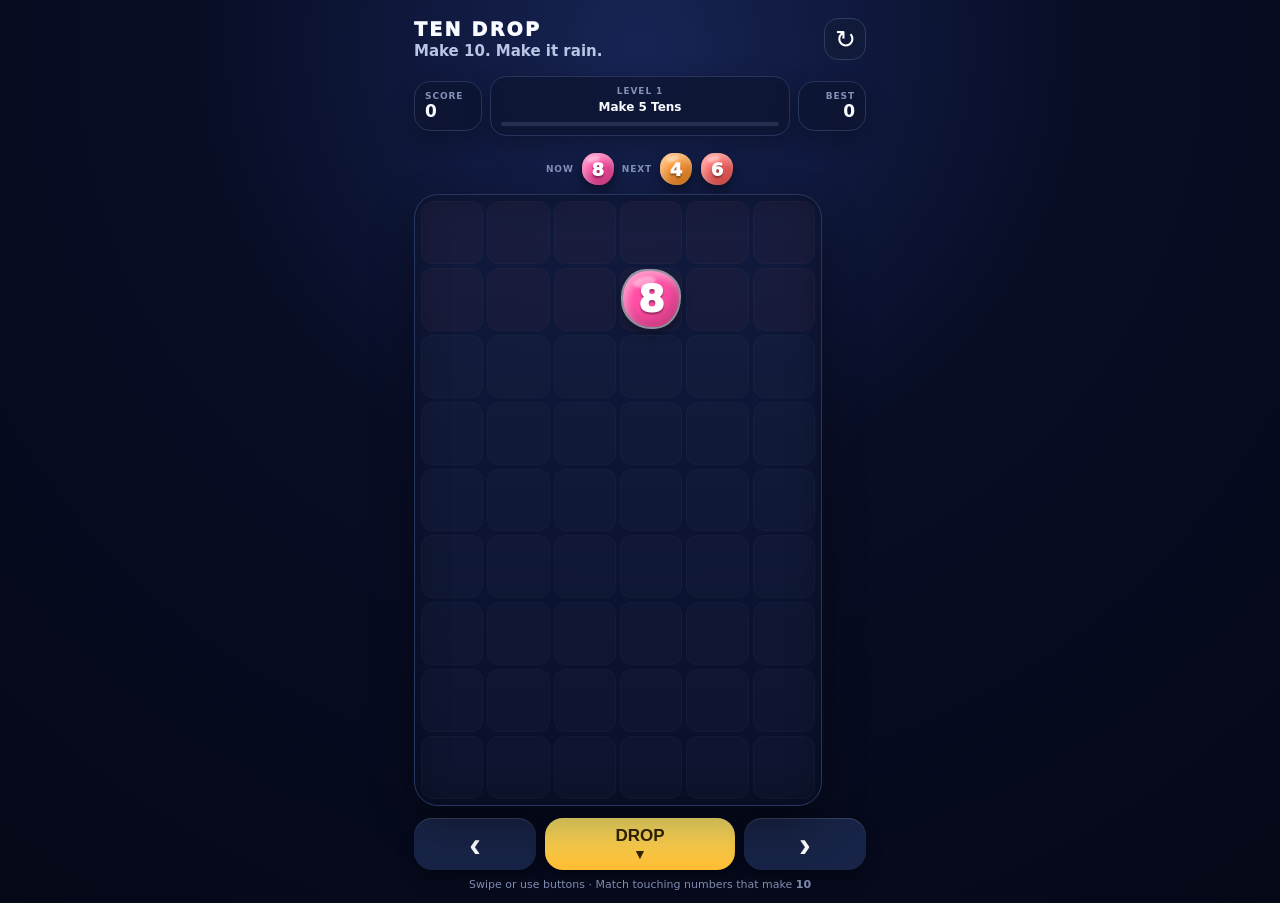
==== index.html @ bfd6a1fa "fix: cache-bust gameplay retry v0.3.3" ====
<!doctype html>
<html lang="en">
<head>
<meta charset="utf-8"><meta name="viewport" content="width=device-width,initial-scale=1,viewport-fit=cover,user-scalable=no">
<meta name="theme-color" content="#080d25"><title>Ten Drop — v0.3</title>
<link rel="stylesheet" href="css/game.css?v=0.3.1">
</head>
<body>
<main class="game-shell">
<header>
  <div><span class="eyebrow">TEN DROP</span><h1>Make 10. Make it rain.</h1></div>
  <button id="restart" class="icon-btn" aria-label="Restart">↻</button>
</header>
<section class="hud">
  <div class="stat"><span>SCORE</span><b id="score">0</b></div>
  <div class="objective"><span id="levelLabel">LEVEL 1</span><b id="objective">Make 5 Tens</b><div class="bar"><i id="progress"></i></div></div>
  <div class="stat right"><span>BEST</span><b id="best">0</b></div>
</section>
<section class="preview" aria-label="Number preview"><small>NOW</small><div id="now"></div><small>NEXT</small><div id="next1"></div><div id="next2"></div></section>
<section id="stage" class="stage">
  <div id="callout" class="callout"></div>
  <div id="board" class="board" aria-label="Ten Drop board"></div>
</section>
<section class="controls" aria-label="Controls">
<button id="left" aria-label="Move left">‹</button>
<button id="drop" class="drop">DROP <span>▼</span></button>
<button id="right" aria-label="Move right">›</button>
</section>
<p class="hint">Swipe or use buttons · Match touching numbers that make <b>10</b></p>
</main>
<div id="modal" class="modal hidden"><div class="card"><div class="mascot">10!</div><h2 id="modalTitle">Chapter Clear!</h2><p id="modalText"></p><button id="modalAction">KEEP DROPPING</button></div></div>
<script src="js/core.js?v=0.3.2"></script>
<script src="js/game.js?v=0.3.3"></script>
</body></html>
---- css/game.css ----
:root{--bg:#080d25;--panel:#101936;--line:#243257;--text:#f8fbff;--muted:#8794b8;--accent:#ffe45c}
*{box-sizing:border-box;-webkit-tap-highlight-color:transparent}html,body{margin:0;min-height:100%;background:radial-gradient(circle at 50% 5%,#172454 0,#080d25 42%,#050817 100%);color:var(--text);font-family:Inter,ui-rounded,system-ui,sans-serif;overflow-x:hidden;touch-action:manipulation}
body{display:flex;justify-content:center}.game-shell{width:min(100vw,480px);padding:max(12px,env(safe-area-inset-top)) 14px max(12px,env(safe-area-inset-bottom));user-select:none}
header{height:58px;display:flex;align-items:center;justify-content:space-between}h1{font-size:15px;margin:2px 0 0;font-weight:650;color:#b9c5e4}.eyebrow{font-weight:1000;letter-spacing:.12em;font-size:19px}.icon-btn{width:42px;height:42px;border-radius:14px;border:1px solid #2d3b64;background:#111a39;color:white;font-size:25px}
.hud{display:grid;grid-template-columns:68px 1fr 68px;gap:8px;align-items:center;margin:8px 0}.stat,.objective{background:#0d1531cc;border:1px solid #26355d;border-radius:16px;padding:9px 10px;box-shadow:0 8px 25px #0004}.stat span,.objective span,.preview small{display:block;color:#8391b7;font-size:9px;font-weight:900;letter-spacing:.1em}.stat b{font-size:17px}.right{text-align:right}.objective{text-align:center}.objective b{font-size:12px}.bar{height:4px;background:#253050;border-radius:5px;margin-top:7px;overflow:hidden}.bar i{display:block;height:100%;width:0;background:linear-gradient(90deg,#5ef2c2,#ffe45c);transition:width .25s}
.preview{height:50px;display:flex;justify-content:center;align-items:center;gap:7px}.preview small{margin-right:0}.preview>div{position:relative;width:34px;height:34px;flex:0 0 34px}.preview .mini{position:relative;inset:auto;width:32px;height:32px;font-size:18px}.stage{position:relative}.board{--cols:6;display:grid;grid-template-columns:repeat(6,1fr);grid-template-rows:repeat(9,1fr);gap:4px;aspect-ratio:6/9;padding:6px;border-radius:24px;background:linear-gradient(180deg,#101a3ddd,#09112cdd);border:1px solid #283760;box-shadow:inset 0 0 35px #0005,0 20px 45px #0005;overflow:hidden}
.cell{position:relative;border-radius:12px;background:#ffffff05;border:1px solid #ffffff05}.cell.danger{background:#ff5f6d0a}.blob{position:absolute;inset:4%;border-radius:42% 48% 44% 50%/46% 43% 53% 48%;display:flex;align-items:center;justify-content:center;font-weight:1000;font-size:clamp(22px,8vw,38px);color:white;text-shadow:0 2px 2px #0006;box-shadow:inset 4px 6px 8px #ffffff75,inset -5px -8px 12px #0003,0 6px 12px #0006;transition:transform .09s,filter .12s;animation:land .18s cubic-bezier(.2,1.7,.4,1)}
.blob:before{content:"";position:absolute;width:42%;height:18%;left:18%;top:10%;border-radius:50%;background:#fff6;filter:blur(1px);transform:rotate(-12deg)}.blob.active{outline:2px solid #fff8;animation:float .65s ease-in-out infinite alternate}.blob.near{filter:brightness(1.22);transform:scale(1.04)}.blob.pop{animation:pop .22s forwards}.blob.fever{filter:brightness(1.3) saturate(1.2)}
.n1{background:#3db7ff}.n2{background:#8b5cf6}.n3{background:#83d936}.n4{background:#ff962f}.n5{background:#ffd83d;color:#4d3d00;text-shadow:none}.n6{background:#ff625f}.n7{background:#26d6d0;color:#063e47;text-shadow:none}.n8{background:#ff4ca4}.n9{background:#4e5bdc}
.callout{position:absolute;z-index:20;left:50%;top:42%;transform:translate(-50%,-50%) scale(.6);font-weight:1000;font-size:clamp(28px,10vw,48px);white-space:nowrap;text-shadow:0 5px 0 #0005;opacity:0;pointer-events:none}.callout.show{animation:call .75s ease-out}.controls{display:grid;grid-template-columns:1fr 1.55fr 1fr;gap:9px;margin:12px 0 8px}.controls button{height:58px;border:0;border-radius:18px;background:#182447;color:white;font-size:35px;font-weight:900;box-shadow:inset 0 1px #ffffff24,0 7px 16px #0005}.controls button:active{transform:translateY(2px) scale(.98)}.controls .drop{background:linear-gradient(180deg,#ffe76a,#ffbd32);color:#332400;font-size:17px}.drop span{display:block;font-size:14px}.hint{text-align:center;color:#7f8caf;font-size:11px;margin:0}
.modal{position:fixed;z-index:50;inset:0;background:#030718d9;display:grid;place-items:center;padding:24px}.modal.hidden{display:none}.card{width:min(360px,100%);padding:30px 24px;text-align:center;border-radius:28px;background:#111b3d;border:1px solid #34466f;box-shadow:0 25px 70px #000b}.mascot{margin:auto;width:92px;height:92px;border-radius:44% 50% 46% 52%;display:grid;place-items:center;background:#ffe45c;color:#322900;font-size:35px;font-weight:1000;box-shadow:inset 7px 8px #fff8,0 12px 25px #0006}.card h2{font-size:30px;margin:16px 0 6px}.card p{color:#a8b4d1;line-height:1.5}.card button{border:0;border-radius:16px;background:#ffe45c;padding:15px 22px;font-weight:1000;color:#2e2700}
@keyframes land{0%{transform:scaleY(1.25) scaleX(.8)}65%{transform:scaleY(.82) scaleX(1.12)}100%{transform:none}}@keyframes float{to{transform:translateY(2px) scaleX(1.02)}}@keyframes pop{to{transform:scale(1.35);opacity:0;filter:brightness(2)}}@keyframes call{0%{opacity:0;transform:translate(-50%,-50%) scale(.5)}20%{opacity:1;transform:translate(-50%,-50%) scale(1.1)}75%{opacity:1}100%{opacity:0;transform:translate(-50%,-65%) scale(1)}}
@media (min-width:700px) and (orientation:landscape){.game-shell{width:min(56vh,480px);padding-top:10px}.board{max-height:68vh}.controls button{height:52px}}

/* v0.3.1 preview containment hard-fix: preview pieces must never inherit board absolute layout */
.preview>div{position:relative!important;display:grid!important;place-items:center!important;width:34px!important;height:34px!important;flex:0 0 34px!important;overflow:visible}
.preview .blob.mini{position:relative!important;inset:unset!important;left:auto!important;right:auto!important;top:auto!important;bottom:auto!important;display:flex!important;width:32px!important;height:32px!important;margin:0!important;transform:none;font-size:18px}
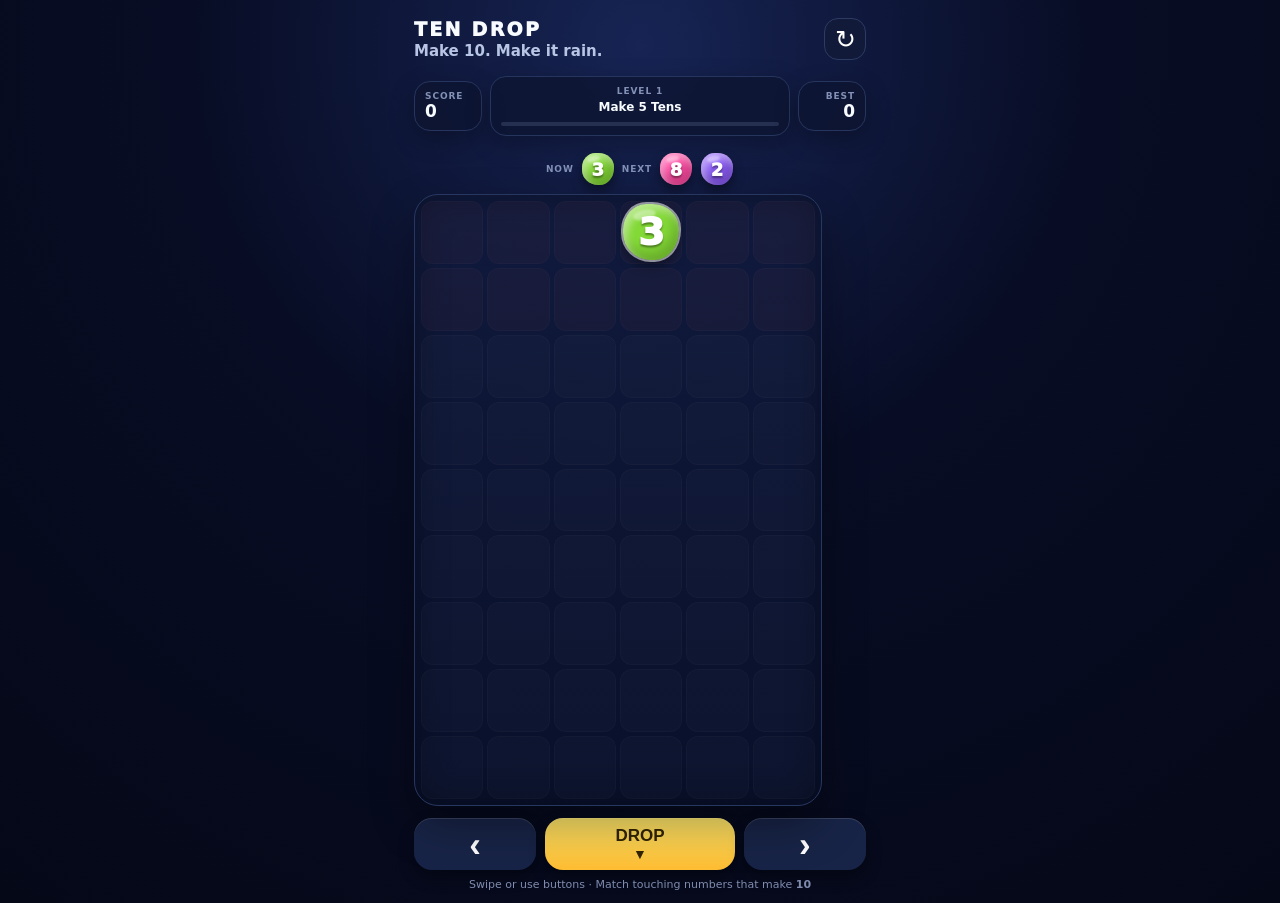
==== commit d6d20a89: "chore: cache-bust friction build v0.3.4" ====
--- a/index.html
+++ b/index.html
@@ -30,5 +30,5 @@
 </main>
 <div id="modal" class="modal hidden"><div class="card"><div class="mascot">10!</div><h2 id="modalTitle">Chapter Clear!</h2><p id="modalText"></p><button id="modalAction">KEEP DROPPING</button></div></div>
 <script src="js/core.js?v=0.3.2"></script>
-<script src="js/game.js?v=0.3.3"></script>
+<script src="js/game.js?v=0.3.4"></script>
 </body></html>
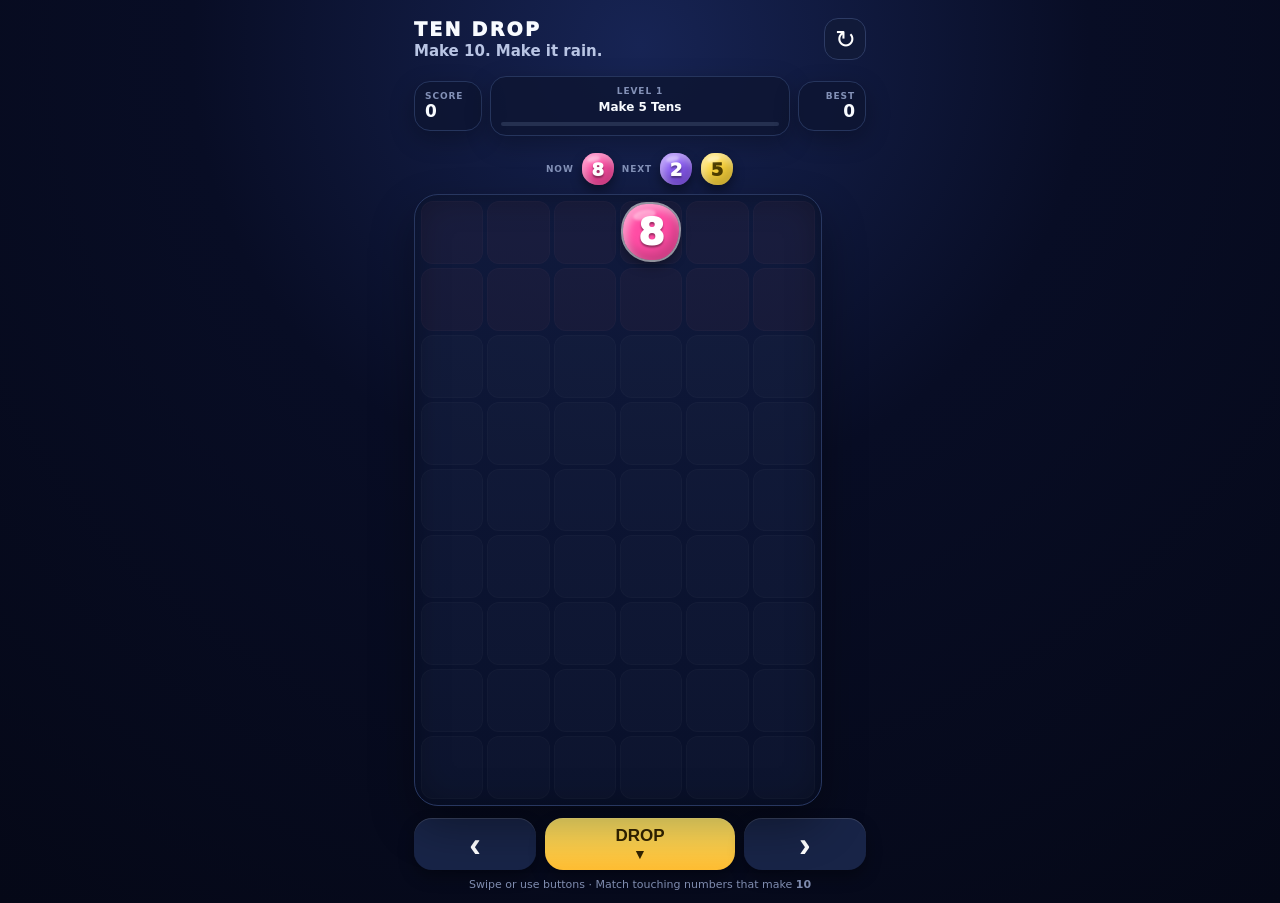
==== commit 5be15d3a: "chore: mark and cache-bust v0.4 prototype" ====
--- a/index.html
+++ b/index.html
@@ -2,8 +2,8 @@
 <html lang="en">
 <head>
 <meta charset="utf-8"><meta name="viewport" content="width=device-width,initial-scale=1,viewport-fit=cover,user-scalable=no">
-<meta name="theme-color" content="#080d25"><title>Ten Drop — v0.3</title>
-<link rel="stylesheet" href="css/game.css?v=0.3.1">
+<meta name="theme-color" content="#080d25"><title>Ten Drop — v0.4 Gimmick Prototype</title>
+<link rel="stylesheet" href="css/game.css?v=0.4">
 </head>
 <body>
 <main class="game-shell">
@@ -30,5 +30,5 @@
 </main>
 <div id="modal" class="modal hidden"><div class="card"><div class="mascot">10!</div><h2 id="modalTitle">Chapter Clear!</h2><p id="modalText"></p><button id="modalAction">KEEP DROPPING</button></div></div>
 <script src="js/core.js?v=0.3.2"></script>
-<script src="js/game.js?v=0.3.4"></script>
+<script src="js/game.js?v=0.4"></script>
 </body></html>
--- a/css/game.css
+++ b/css/game.css
@@ -15,3 +15,11 @@
 /* v0.3.1 preview containment hard-fix: preview pieces must never inherit board absolute layout */
 .preview>div{position:relative!important;display:grid!important;place-items:center!important;width:34px!important;height:34px!important;flex:0 0 34px!important;overflow:visible}
 .preview .blob.mini{position:relative!important;inset:unset!important;left:auto!important;right:auto!important;top:auto!important;bottom:auto!important;display:flex!important;width:32px!important;height:32px!important;margin:0!important;transform:none;font-size:18px}
+
+/* v0.4 engagement gimmick feedback — mechanics-first, no visual redesign */
+.stage.fusion-hit .board{animation:fusionPulse .28s ease-out}
+.stage.fever-hit .board{animation:feverPulse .55s ease-out}
+.stage.last-drop .board{animation:lastDropPulse .55s ease-in-out infinite alternate}
+@keyframes fusionPulse{50%{transform:scale(1.012);filter:brightness(1.18)}}
+@keyframes feverPulse{35%{transform:scale(1.018);filter:brightness(1.32) saturate(1.35)}}
+@keyframes lastDropPulse{to{filter:brightness(1.16);box-shadow:inset 0 0 35px #0005,0 0 28px #ff625f55,0 20px 45px #0005}}
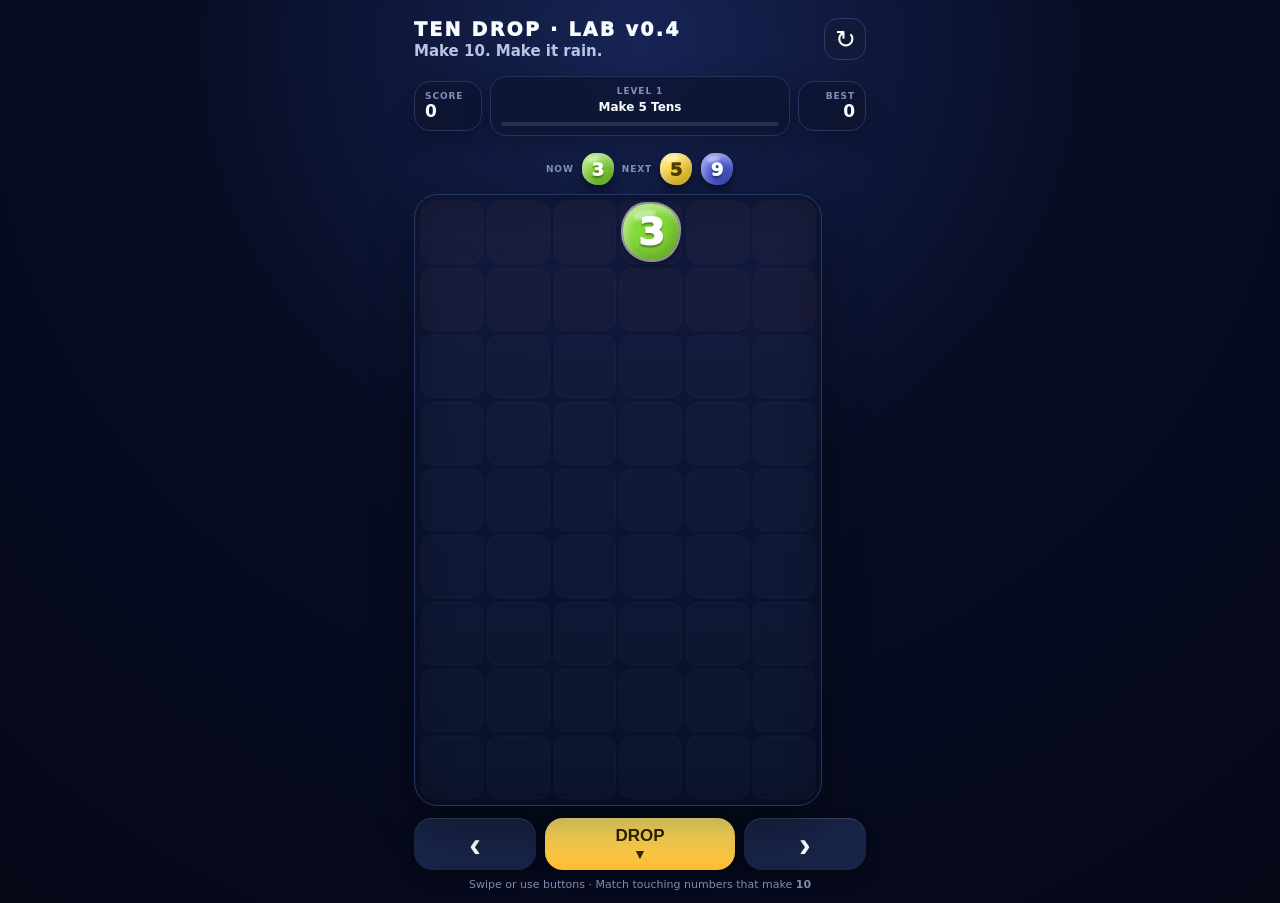
==== commit 13a33132: "chore: label v0.4 build as experimental lab" ====
--- a/index.html
+++ b/index.html
@@ -8,7 +8,7 @@
 <body>
 <main class="game-shell">
 <header>
-  <div><span class="eyebrow">TEN DROP</span><h1>Make 10. Make it rain.</h1></div>
+  <div><span class="eyebrow">TEN DROP · LAB v0.4</span><h1>Make 10. Make it rain.</h1></div>
   <button id="restart" class="icon-btn" aria-label="Restart">↻</button>
 </header>
 <section class="hud">
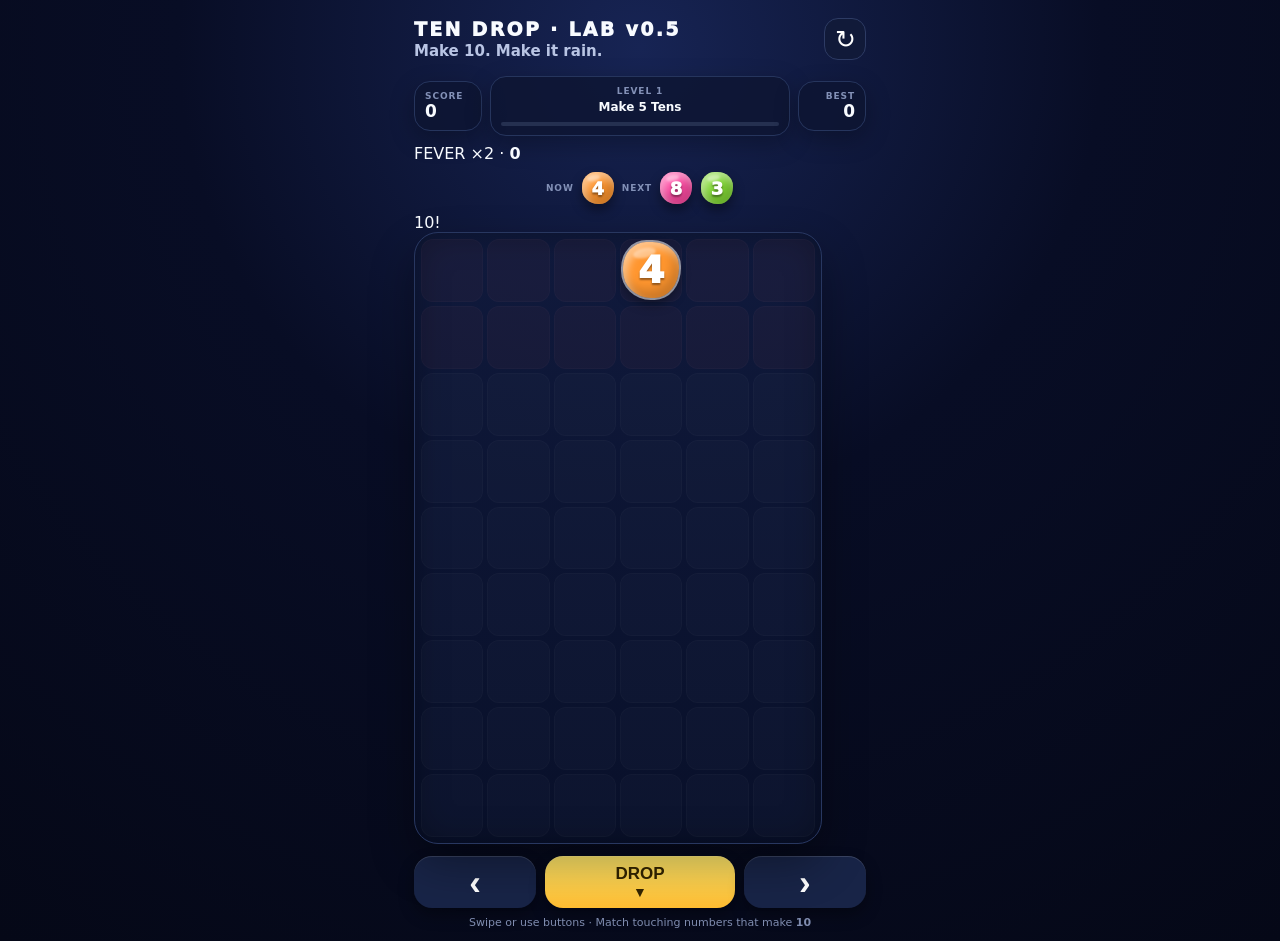
==== commit 973b5695: "feat: add v0.5 signature gameplay surfaces" ====
--- a/index.html
+++ b/index.html
@@ -2,13 +2,13 @@
 <html lang="en">
 <head>
 <meta charset="utf-8"><meta name="viewport" content="width=device-width,initial-scale=1,viewport-fit=cover,user-scalable=no">
-<meta name="theme-color" content="#080d25"><title>Ten Drop — v0.4 Gimmick Prototype</title>
-<link rel="stylesheet" href="css/game.css?v=0.4">
+<meta name="theme-color" content="#080d25"><title>Ten Drop — v0.5 Signature Gameplay</title>
+<link rel="stylesheet" href="css/game.css?v=0.5">
 </head>
 <body>
 <main class="game-shell">
 <header>
-  <div><span class="eyebrow">TEN DROP · LAB v0.4</span><h1>Make 10. Make it rain.</h1></div>
+  <div><span class="eyebrow">TEN DROP · LAB v0.5</span><h1>Make 10. Make it rain.</h1></div>
   <button id="restart" class="icon-btn" aria-label="Restart">↻</button>
 </header>
 <section class="hud">
@@ -16,9 +16,10 @@
   <div class="objective"><span id="levelLabel">LEVEL 1</span><b id="objective">Make 5 Tens</b><div class="bar"><i id="progress"></i></div></div>
   <div class="stat right"><span>BEST</span><b id="best">0</b></div>
 </section>
+<div id="feverBadge" class="fever-badge hidden">FEVER ×2 · <b id="feverCount">0</b></div>
 <section class="preview" aria-label="Number preview"><small>NOW</small><div id="now"></div><small>NEXT</small><div id="next1"></div><div id="next2"></div></section>
 <section id="stage" class="stage">
-  <div id="callout" class="callout"></div>
+  <div id="callout" class="callout"></div><div id="entryPiece" class="entry-piece"></div><div id="fusionTen" class="fusion-ten">10!</div>
   <div id="board" class="board" aria-label="Ten Drop board"></div>
 </section>
 <section class="controls" aria-label="Controls">
@@ -30,5 +31,5 @@
 </main>
 <div id="modal" class="modal hidden"><div class="card"><div class="mascot">10!</div><h2 id="modalTitle">Chapter Clear!</h2><p id="modalText"></p><button id="modalAction">KEEP DROPPING</button></div></div>
 <script src="js/core.js?v=0.3.2"></script>
-<script src="js/game.js?v=0.4"></script>
+<script src="js/game.js?v=0.5"></script>
 </body></html>
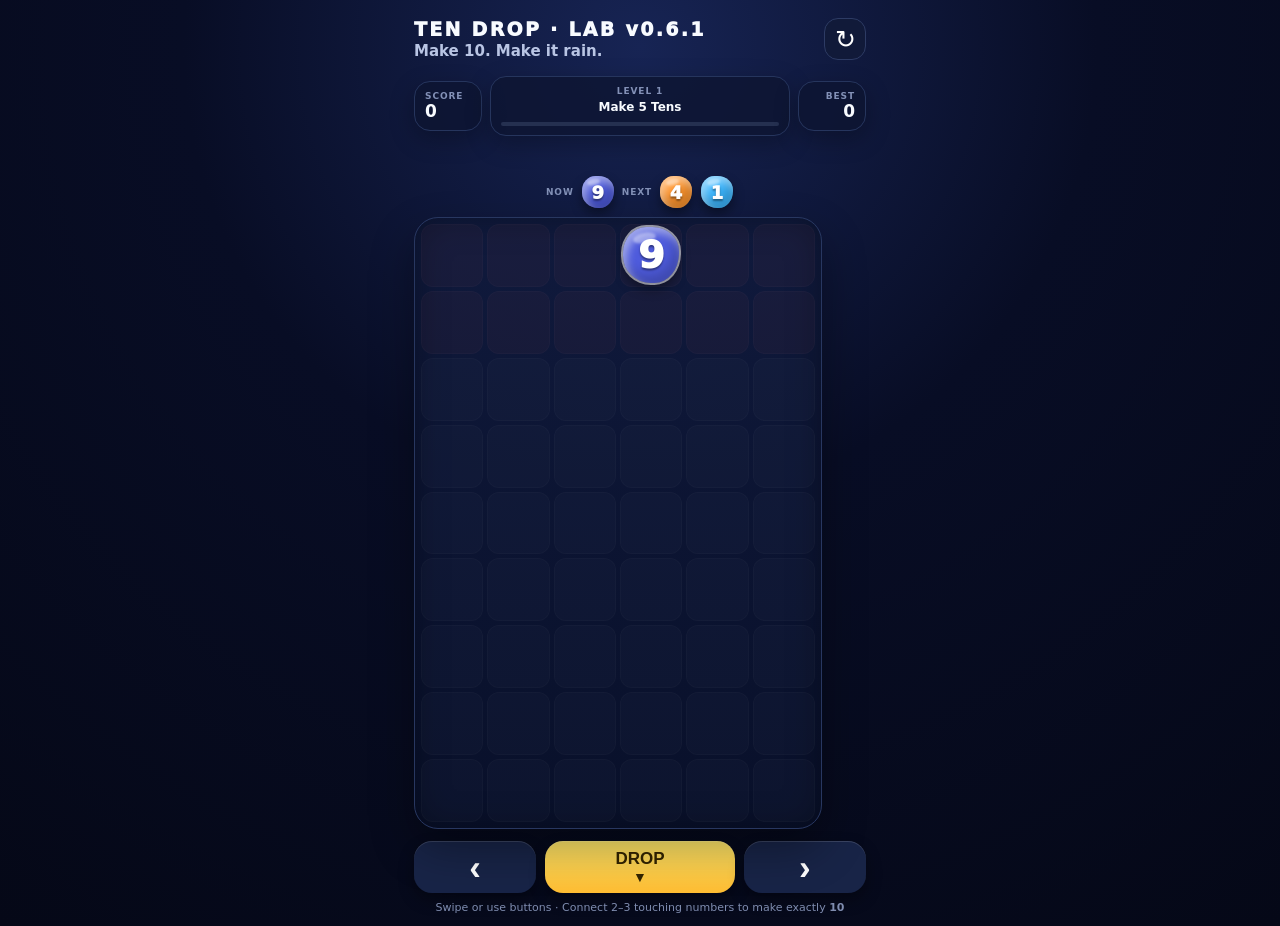
==== commit b80f5b8f: "copy: label v0.6.1 intentional Group-to-10 contract" ====
--- a/index.html
+++ b/index.html
@@ -2,13 +2,13 @@
 <html lang="en">
 <head>
 <meta charset="utf-8"><meta name="viewport" content="width=device-width,initial-scale=1,viewport-fit=cover,user-scalable=no">
-<meta name="theme-color" content="#080d25"><title>Ten Drop — v0.5 Signature Gameplay</title>
-<link rel="stylesheet" href="css/game.css?v=0.5">
+<meta name="theme-color" content="#080d25"><title>Ten Drop — v0.6.1 Intentional Puzzle</title>
+<link rel="stylesheet" href="css/game.css?v=0.6.1">
 </head>
 <body>
 <main class="game-shell">
 <header>
-  <div><span class="eyebrow">TEN DROP · LAB v0.5</span><h1>Make 10. Make it rain.</h1></div>
+  <div><span class="eyebrow">TEN DROP · LAB v0.6.1</span><h1>Make 10. Make it rain.</h1></div>
   <button id="restart" class="icon-btn" aria-label="Restart">↻</button>
 </header>
 <section class="hud">
@@ -27,9 +27,9 @@
 <button id="drop" class="drop">DROP <span>▼</span></button>
 <button id="right" aria-label="Move right">›</button>
 </section>
-<p class="hint">Swipe or use buttons · Match touching numbers that make <b>10</b></p>
+<p class="hint">Swipe or use buttons · Connect 2–3 touching numbers to make exactly <b>10</b></p>
 </main>
 <div id="modal" class="modal hidden"><div class="card"><div class="mascot">10!</div><h2 id="modalTitle">Chapter Clear!</h2><p id="modalText"></p><button id="modalAction">KEEP DROPPING</button></div></div>
-<script src="js/core.js?v=0.3.2"></script>
-<script src="js/game.js?v=0.5"></script>
+<script src="js/core.js?v=0.6.1"></script>
+<script src="js/game.js?v=0.6.1"></script>
 </body></html>
--- a/css/game.css
+++ b/css/game.css
@@ -23,3 +23,11 @@
 @keyframes fusionPulse{50%{transform:scale(1.012);filter:brightness(1.18)}}
 @keyframes feverPulse{35%{transform:scale(1.018);filter:brightness(1.32) saturate(1.35)}}
 @keyframes lastDropPulse{to{filter:brightness(1.16);box-shadow:inset 0 0 35px #0005,0 0 28px #ff625f55,0 20px 45px #0005}}
+
+/* v0.5 signature gameplay */
+.fever-badge{width:max-content;margin:3px auto 0;padding:5px 10px;border-radius:999px;background:#ffe45c;color:#322900;font-size:11px;font-weight:1000;letter-spacing:.05em;box-shadow:0 0 18px #ffe45c55}.fever-badge.hidden{visibility:hidden}
+.entry-piece{position:absolute;z-index:18;top:-8px;left:0;width:calc((100% - 10px)/6);height:54px;pointer-events:none;display:none;transition:left .08s}.entry-piece.show{display:block}.entry-piece .blob{inset:4px}
+.fusion-ten{position:absolute;z-index:19;left:50%;top:48%;transform:translate(-50%,-50%) scale(.3);font-size:42px;font-weight:1000;color:#ffe45c;opacity:0;pointer-events:none;text-shadow:0 5px 12px #000}.fusion-ten.show{animation:fusionTen .3s ease-out}
+.cell.chain-ready{box-shadow:inset 0 0 0 1px #ffe45c55}.cell.safe-entry{box-shadow:inset 0 0 0 2px #5ef2c288;background:#5ef2c20c}
+.stage.warning .board{box-shadow:inset 0 0 35px #0005,0 0 20px #ffbd3233,0 20px 45px #0005}.stage.critical .board{box-shadow:inset 0 0 35px #0005,0 0 28px #ff625f66,0 20px 45px #0005}
+@keyframes fusionTen{0%{opacity:0;transform:translate(-50%,-50%) scale(.25)}35%{opacity:1;transform:translate(-50%,-50%) scale(1.18)}100%{opacity:0;transform:translate(-50%,-55%) scale(.9)}}
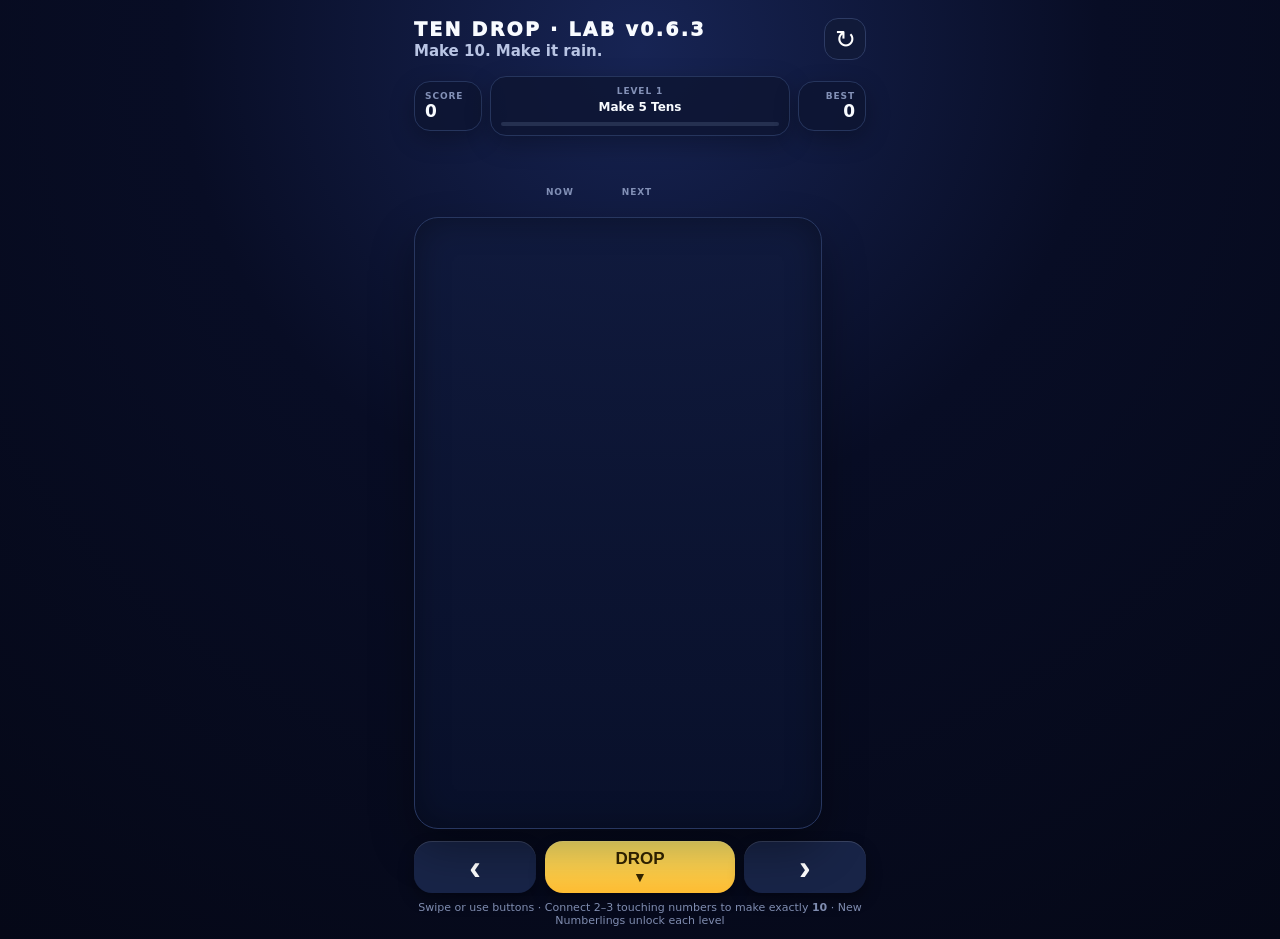
==== commit d7da9486: "experiment: label v0.6.3 Number Unlock Progression" ====
--- a/index.html
+++ b/index.html
@@ -2,13 +2,13 @@
 <html lang="en">
 <head>
 <meta charset="utf-8"><meta name="viewport" content="width=device-width,initial-scale=1,viewport-fit=cover,user-scalable=no">
-<meta name="theme-color" content="#080d25"><title>Ten Drop — v0.6.1 Intentional Puzzle</title>
+<meta name="theme-color" content="#080d25"><title>Ten Drop — v0.6.3 Intentional Puzzle</title>
 <link rel="stylesheet" href="css/game.css?v=0.6.1">
 </head>
 <body>
 <main class="game-shell">
 <header>
-  <div><span class="eyebrow">TEN DROP · LAB v0.6.1</span><h1>Make 10. Make it rain.</h1></div>
+  <div><span class="eyebrow">TEN DROP · LAB v0.6.3</span><h1>Make 10. Make it rain.</h1></div>
   <button id="restart" class="icon-btn" aria-label="Restart">↻</button>
 </header>
 <section class="hud">
@@ -27,7 +27,7 @@
 <button id="drop" class="drop">DROP <span>▼</span></button>
 <button id="right" aria-label="Move right">›</button>
 </section>
-<p class="hint">Swipe or use buttons · Connect 2–3 touching numbers to make exactly <b>10</b></p>
+<p class="hint">Swipe or use buttons · Connect 2–3 touching numbers to make exactly <b>10</b> · New Numberlings unlock each level</p>
 </main>
 <div id="modal" class="modal hidden"><div class="card"><div class="mascot">10!</div><h2 id="modalTitle">Chapter Clear!</h2><p id="modalText"></p><button id="modalAction">KEEP DROPPING</button></div></div>
 <script src="js/core.js?v=0.6.1"></script>
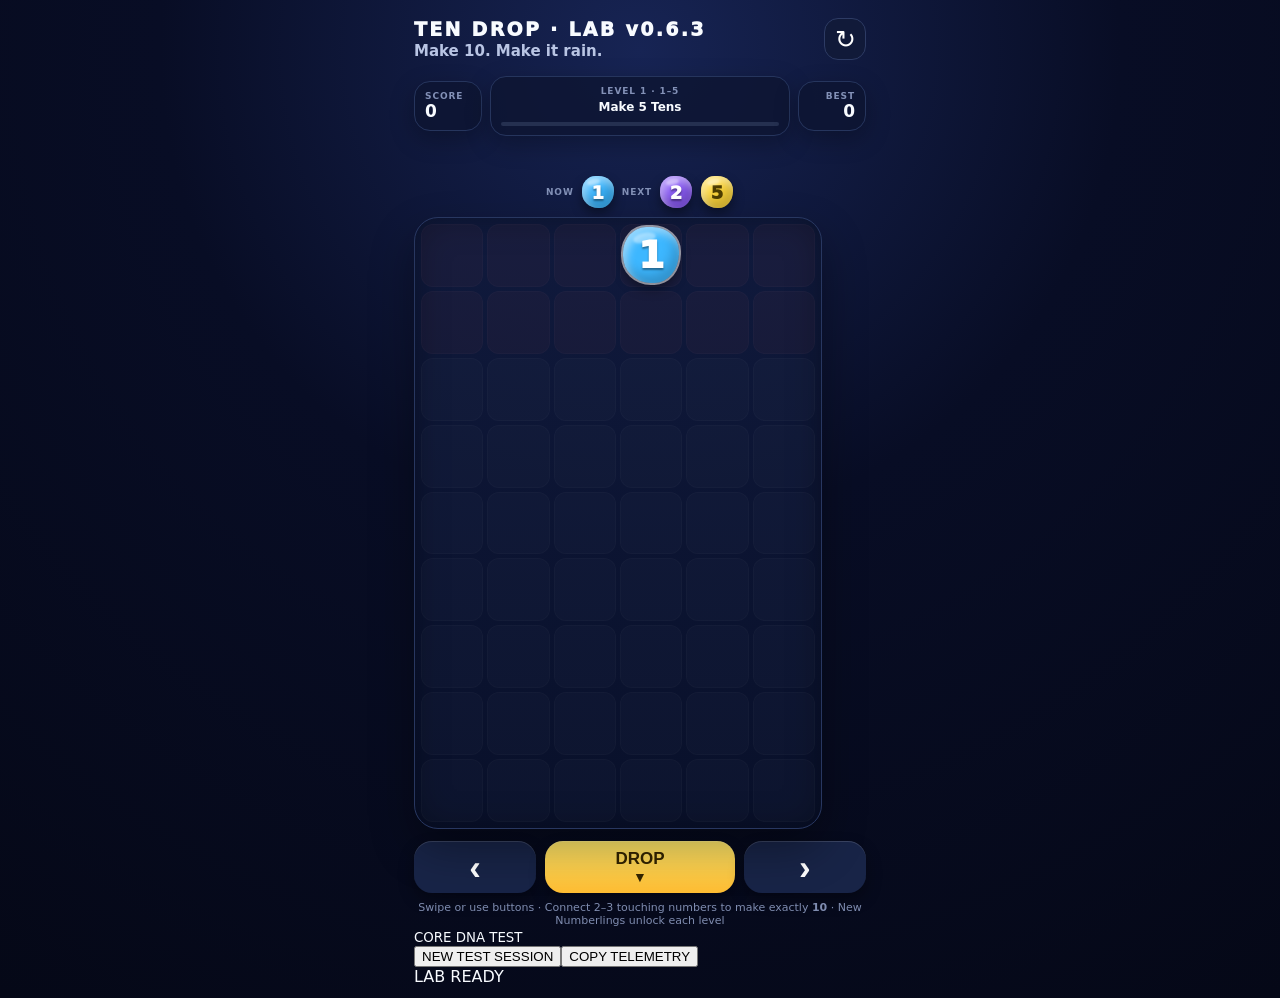
==== commit 6a1b9d89: "lab: add opt-in mobile telemetry controls" ====
--- a/index.html
+++ b/index.html
@@ -28,6 +28,7 @@
 <button id="right" aria-label="Move right">›</button>
 </section>
 <p class="hint">Swipe or use buttons · Connect 2–3 touching numbers to make exactly <b>10</b> · New Numberlings unlock each level</p>
+<section id="telemetryLab" class="telemetry-lab hidden" aria-label="Telemetry lab"><small>CORE DNA TEST</small><div><button id="telemetryNew">NEW TEST SESSION</button><button id="telemetryCopy">COPY TELEMETRY</button></div><span id="telemetryStatus">LAB READY</span></section>
 </main>
 <div id="modal" class="modal hidden"><div class="card"><div class="mascot">10!</div><h2 id="modalTitle">Chapter Clear!</h2><p id="modalText"></p><button id="modalAction">KEEP DROPPING</button></div></div>
 <script src="js/core.js?v=0.6.1"></script>
